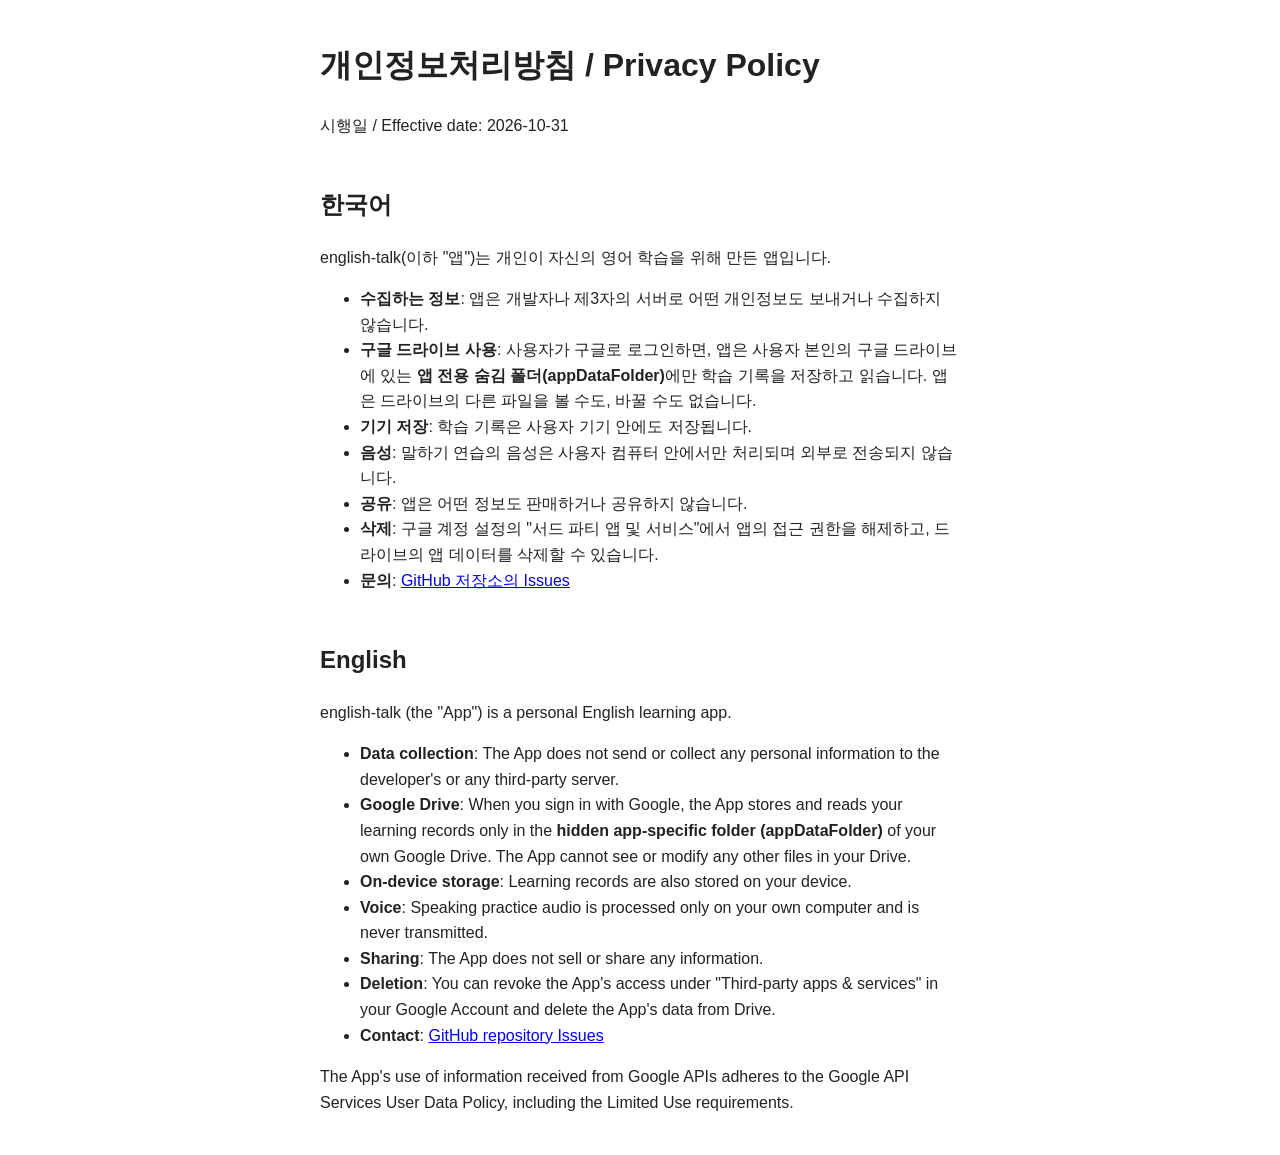
==== privacy.html @ 2b219d0a "Add planning docs, setup guide, T3 spikes, and public web pages Spec and plan from the grill-me plan" ====
<!DOCTYPE html>
<html lang="ko">
<head>
  <meta charset="utf-8">
  <meta name="viewport" content="width=device-width, initial-scale=1">
  <title>Privacy Policy - english-talk</title>
  <style>
    body { font-family: -apple-system, "Segoe UI", sans-serif; max-width: 640px; margin: 40px auto; padding: 0 20px; line-height: 1.6; color: #222; }
    h2 { margin-top: 2em; }
  </style>
</head>
<body>
  <h1>개인정보처리방침 / Privacy Policy</h1>
  <p>시행일 / Effective date: 2026-10-31</p>

  <h2>한국어</h2>
  <p>english-talk(이하 "앱")는 개인이 자신의 영어 학습을 위해 만든 앱입니다.</p>
  <ul>
    <li><strong>수집하는 정보</strong>: 앱은 개발자나 제3자의 서버로 어떤 개인정보도 보내거나 수집하지 않습니다.</li>
    <li><strong>구글 드라이브 사용</strong>: 사용자가 구글로 로그인하면, 앱은 사용자 본인의 구글 드라이브에 있는 <strong>앱 전용 숨김 폴더(appDataFolder)</strong>에만 학습 기록을 저장하고 읽습니다. 앱은 드라이브의 다른 파일을 볼 수도, 바꿀 수도 없습니다.</li>
    <li><strong>기기 저장</strong>: 학습 기록은 사용자 기기 안에도 저장됩니다.</li>
    <li><strong>음성</strong>: 말하기 연습의 음성은 사용자 컴퓨터 안에서만 처리되며 외부로 전송되지 않습니다.</li>
    <li><strong>공유</strong>: 앱은 어떤 정보도 판매하거나 공유하지 않습니다.</li>
    <li><strong>삭제</strong>: 구글 계정 설정의 "서드 파티 앱 및 서비스"에서 앱의 접근 권한을 해제하고, 드라이브의 앱 데이터를 삭제할 수 있습니다.</li>
    <li><strong>문의</strong>: <a href="https://github.com/KimDongCHAAAN/english-talk/issues">GitHub 저장소의 Issues</a></li>
  </ul>

  <h2>English</h2>
  <p>english-talk (the "App") is a personal English learning app.</p>
  <ul>
    <li><strong>Data collection</strong>: The App does not send or collect any personal information to the developer's or any third-party server.</li>
    <li><strong>Google Drive</strong>: When you sign in with Google, the App stores and reads your learning records only in the <strong>hidden app-specific folder (appDataFolder)</strong> of your own Google Drive. The App cannot see or modify any other files in your Drive.</li>
    <li><strong>On-device storage</strong>: Learning records are also stored on your device.</li>
    <li><strong>Voice</strong>: Speaking practice audio is processed only on your own computer and is never transmitted.</li>
    <li><strong>Sharing</strong>: The App does not sell or share any information.</li>
    <li><strong>Deletion</strong>: You can revoke the App's access under "Third-party apps &amp; services" in your Google Account and delete the App's data from Drive.</li>
    <li><strong>Contact</strong>: <a href="https://github.com/KimDongCHAAAN/english-talk/issues">GitHub repository Issues</a></li>
  </ul>
  <p>The App's use of information received from Google APIs adheres to the Google API Services User Data Policy, including the Limited Use requirements.</p>
</body>
</html>
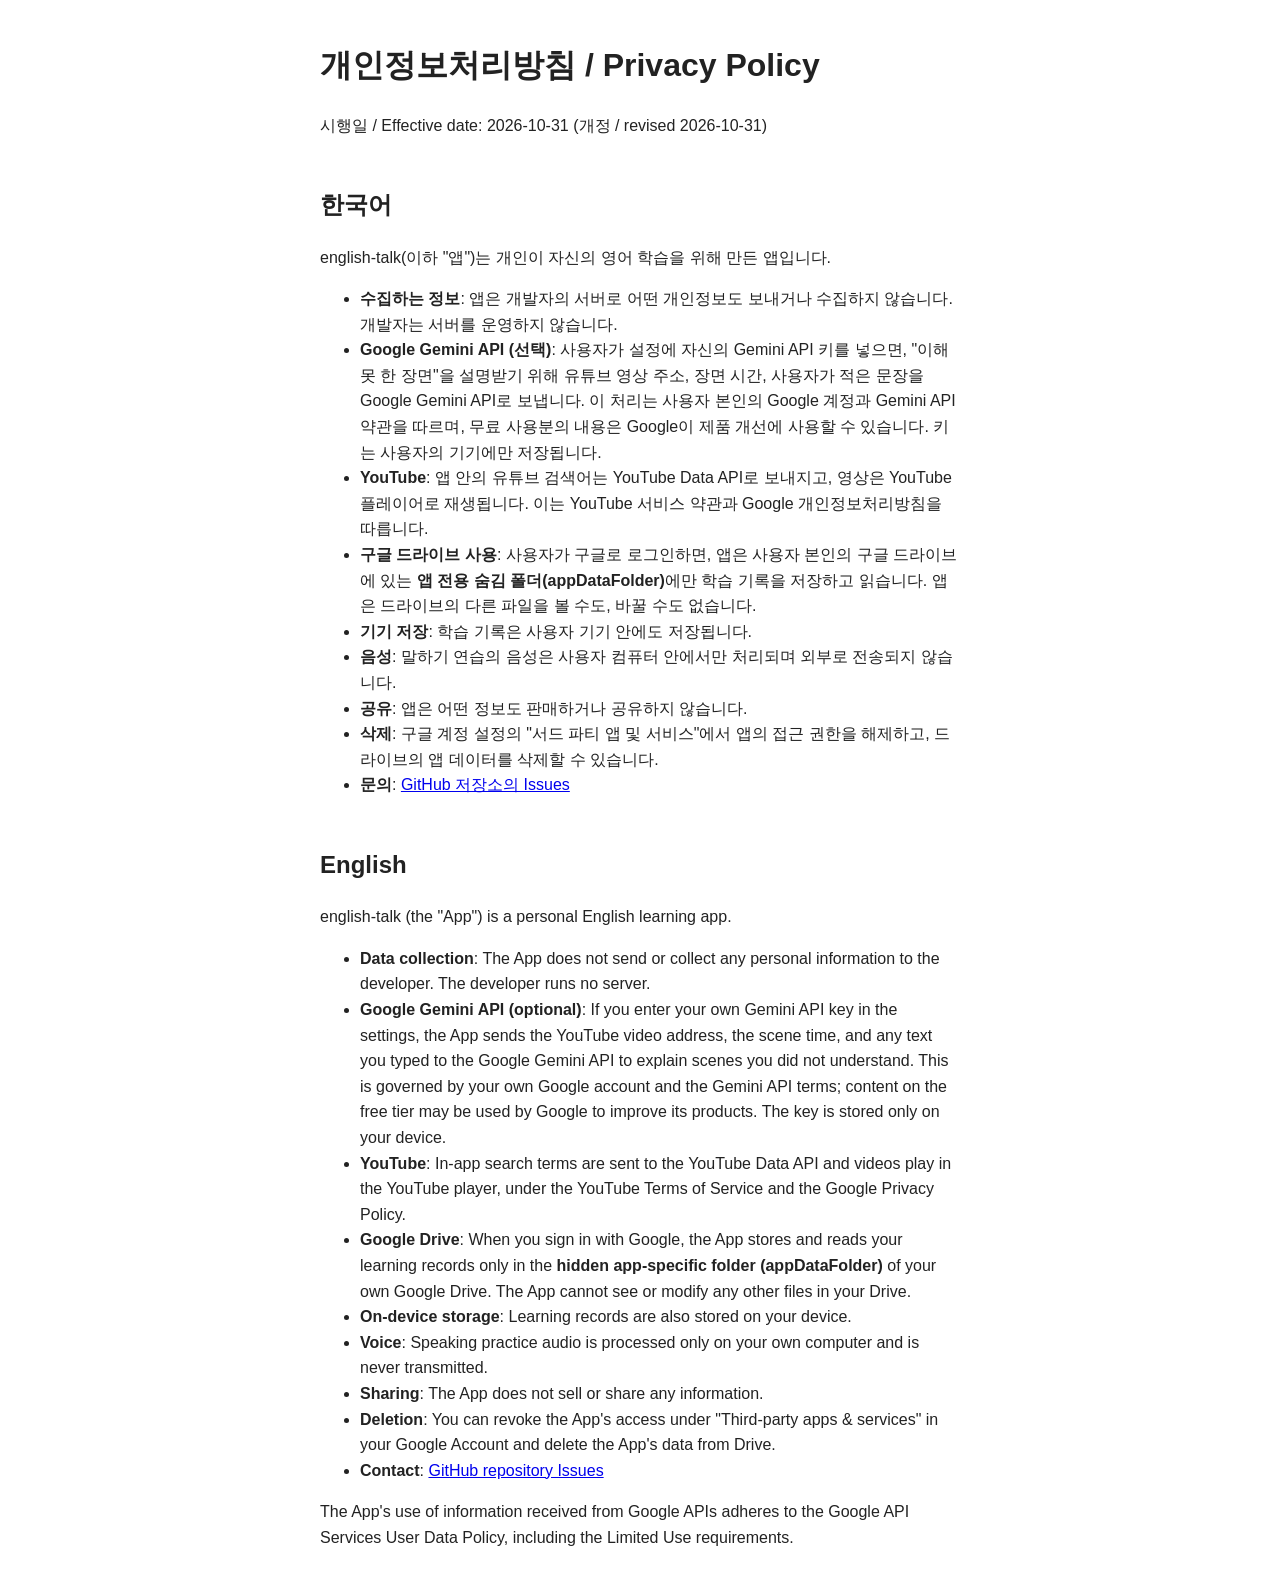
==== commit 08a001dd: "Phone app: in-app YouTube search, one-tap scenes, and Gemini explanations After using the app, the u" ====
--- a/privacy.html
+++ b/privacy.html
@@ -11,12 +11,14 @@
 </head>
 <body>
   <h1>개인정보처리방침 / Privacy Policy</h1>
-  <p>시행일 / Effective date: 2026-10-31</p>
+  <p>시행일 / Effective date: 2026-10-31 (개정 / revised 2026-10-31)</p>
 
   <h2>한국어</h2>
   <p>english-talk(이하 "앱")는 개인이 자신의 영어 학습을 위해 만든 앱입니다.</p>
   <ul>
-    <li><strong>수집하는 정보</strong>: 앱은 개발자나 제3자의 서버로 어떤 개인정보도 보내거나 수집하지 않습니다.</li>
+    <li><strong>수집하는 정보</strong>: 앱은 개발자의 서버로 어떤 개인정보도 보내거나 수집하지 않습니다. 개발자는 서버를 운영하지 않습니다.</li>
+    <li><strong>Google Gemini API (선택)</strong>: 사용자가 설정에 자신의 Gemini API 키를 넣으면, "이해 못 한 장면"을 설명받기 위해 유튜브 영상 주소, 장면 시간, 사용자가 적은 문장을 Google Gemini API로 보냅니다. 이 처리는 사용자 본인의 Google 계정과 Gemini API 약관을 따르며, 무료 사용분의 내용은 Google이 제품 개선에 사용할 수 있습니다. 키는 사용자의 기기에만 저장됩니다.</li>
+    <li><strong>YouTube</strong>: 앱 안의 유튜브 검색어는 YouTube Data API로 보내지고, 영상은 YouTube 플레이어로 재생됩니다. 이는 YouTube 서비스 약관과 Google 개인정보처리방침을 따릅니다.</li>
     <li><strong>구글 드라이브 사용</strong>: 사용자가 구글로 로그인하면, 앱은 사용자 본인의 구글 드라이브에 있는 <strong>앱 전용 숨김 폴더(appDataFolder)</strong>에만 학습 기록을 저장하고 읽습니다. 앱은 드라이브의 다른 파일을 볼 수도, 바꿀 수도 없습니다.</li>
     <li><strong>기기 저장</strong>: 학습 기록은 사용자 기기 안에도 저장됩니다.</li>
     <li><strong>음성</strong>: 말하기 연습의 음성은 사용자 컴퓨터 안에서만 처리되며 외부로 전송되지 않습니다.</li>
@@ -28,7 +30,9 @@
   <h2>English</h2>
   <p>english-talk (the "App") is a personal English learning app.</p>
   <ul>
-    <li><strong>Data collection</strong>: The App does not send or collect any personal information to the developer's or any third-party server.</li>
+    <li><strong>Data collection</strong>: The App does not send or collect any personal information to the developer. The developer runs no server.</li>
+    <li><strong>Google Gemini API (optional)</strong>: If you enter your own Gemini API key in the settings, the App sends the YouTube video address, the scene time, and any text you typed to the Google Gemini API to explain scenes you did not understand. This is governed by your own Google account and the Gemini API terms; content on the free tier may be used by Google to improve its products. The key is stored only on your device.</li>
+    <li><strong>YouTube</strong>: In-app search terms are sent to the YouTube Data API and videos play in the YouTube player, under the YouTube Terms of Service and the Google Privacy Policy.</li>
     <li><strong>Google Drive</strong>: When you sign in with Google, the App stores and reads your learning records only in the <strong>hidden app-specific folder (appDataFolder)</strong> of your own Google Drive. The App cannot see or modify any other files in your Drive.</li>
     <li><strong>On-device storage</strong>: Learning records are also stored on your device.</li>
     <li><strong>Voice</strong>: Speaking practice audio is processed only on your own computer and is never transmitted.</li>
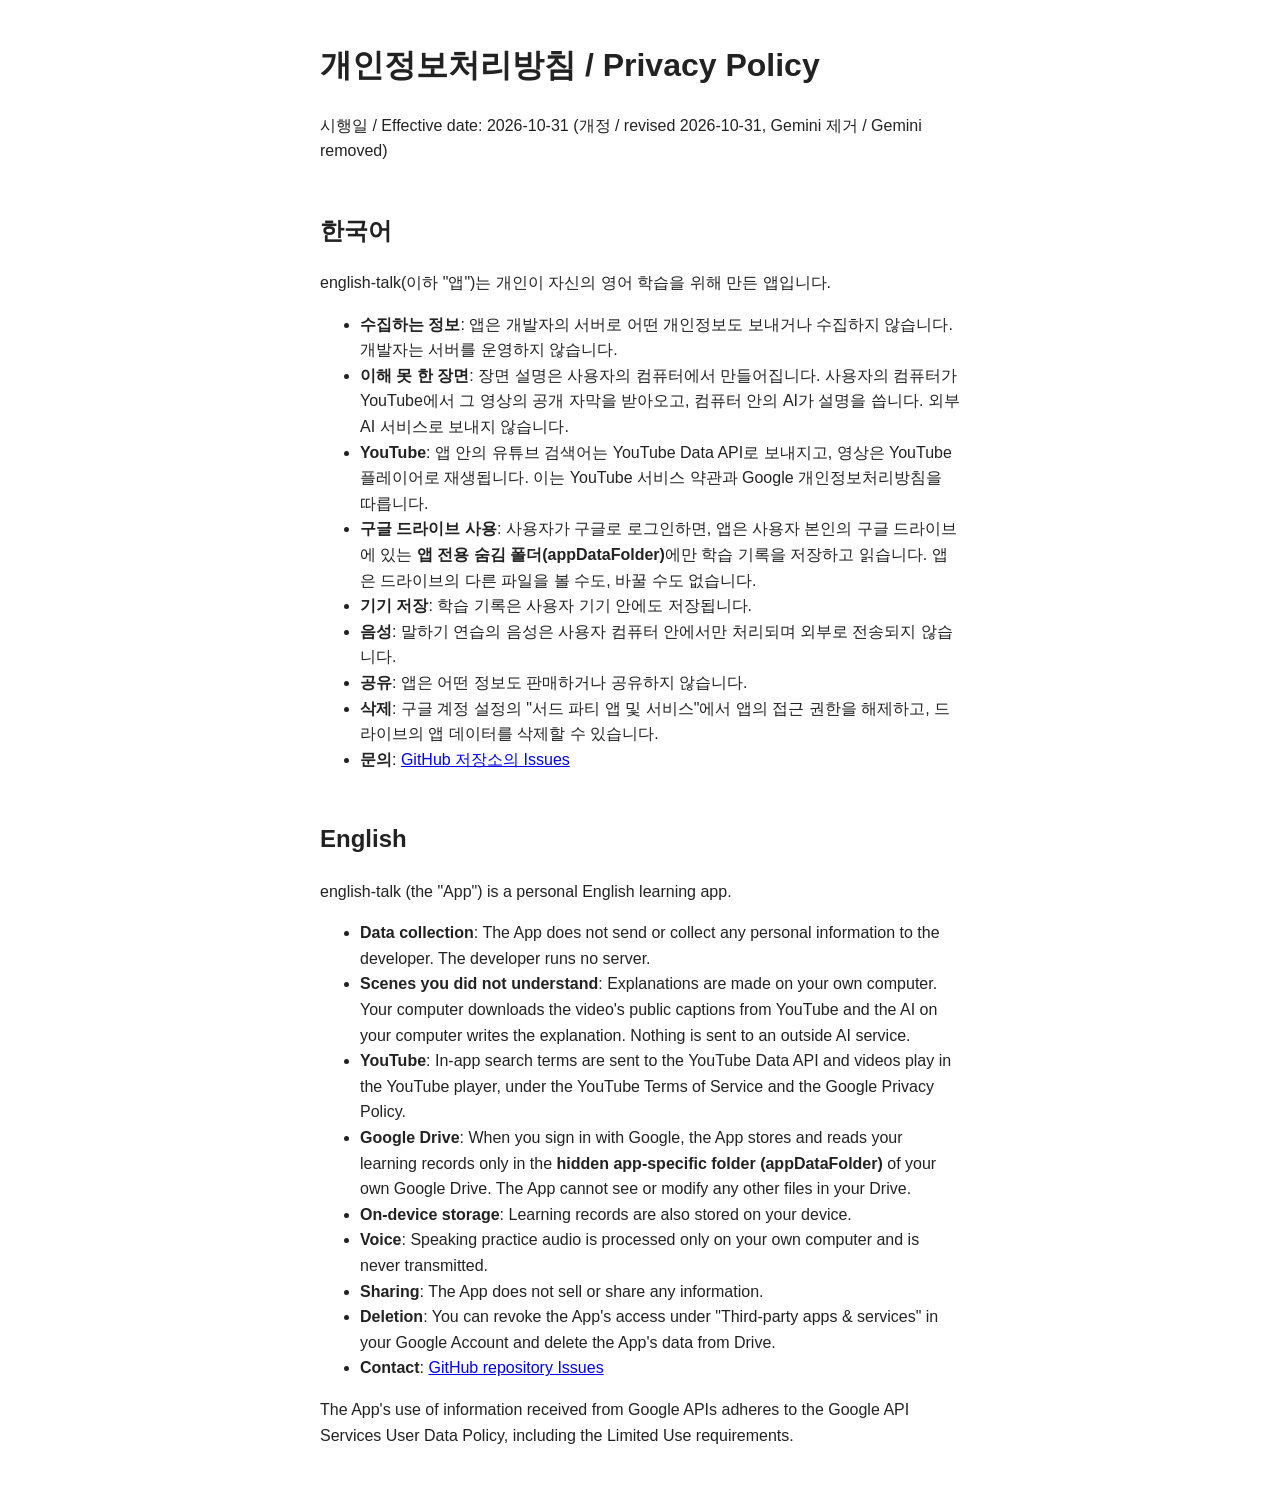
==== commit 4615197f: "Phone: scenes are saved only; the PC explains them in the evening (Q36) Gemini's free tier hit its d" ====
--- a/privacy.html
+++ b/privacy.html
@@ -11,13 +11,13 @@
 </head>
 <body>
   <h1>개인정보처리방침 / Privacy Policy</h1>
-  <p>시행일 / Effective date: 2026-10-31 (개정 / revised 2026-10-31)</p>
+  <p>시행일 / Effective date: 2026-10-31 (개정 / revised 2026-10-31, Gemini 제거 / Gemini removed)</p>
 
   <h2>한국어</h2>
   <p>english-talk(이하 "앱")는 개인이 자신의 영어 학습을 위해 만든 앱입니다.</p>
   <ul>
     <li><strong>수집하는 정보</strong>: 앱은 개발자의 서버로 어떤 개인정보도 보내거나 수집하지 않습니다. 개발자는 서버를 운영하지 않습니다.</li>
-    <li><strong>Google Gemini API (선택)</strong>: 사용자가 설정에 자신의 Gemini API 키를 넣으면, "이해 못 한 장면"을 설명받기 위해 유튜브 영상 주소, 장면 시간, 사용자가 적은 문장을 Google Gemini API로 보냅니다. 이 처리는 사용자 본인의 Google 계정과 Gemini API 약관을 따르며, 무료 사용분의 내용은 Google이 제품 개선에 사용할 수 있습니다. 키는 사용자의 기기에만 저장됩니다.</li>
+    <li><strong>이해 못 한 장면</strong>: 장면 설명은 사용자의 컴퓨터에서 만들어집니다. 사용자의 컴퓨터가 YouTube에서 그 영상의 공개 자막을 받아오고, 컴퓨터 안의 AI가 설명을 씁니다. 외부 AI 서비스로 보내지 않습니다.</li>
     <li><strong>YouTube</strong>: 앱 안의 유튜브 검색어는 YouTube Data API로 보내지고, 영상은 YouTube 플레이어로 재생됩니다. 이는 YouTube 서비스 약관과 Google 개인정보처리방침을 따릅니다.</li>
     <li><strong>구글 드라이브 사용</strong>: 사용자가 구글로 로그인하면, 앱은 사용자 본인의 구글 드라이브에 있는 <strong>앱 전용 숨김 폴더(appDataFolder)</strong>에만 학습 기록을 저장하고 읽습니다. 앱은 드라이브의 다른 파일을 볼 수도, 바꿀 수도 없습니다.</li>
     <li><strong>기기 저장</strong>: 학습 기록은 사용자 기기 안에도 저장됩니다.</li>
@@ -31,7 +31,7 @@
   <p>english-talk (the "App") is a personal English learning app.</p>
   <ul>
     <li><strong>Data collection</strong>: The App does not send or collect any personal information to the developer. The developer runs no server.</li>
-    <li><strong>Google Gemini API (optional)</strong>: If you enter your own Gemini API key in the settings, the App sends the YouTube video address, the scene time, and any text you typed to the Google Gemini API to explain scenes you did not understand. This is governed by your own Google account and the Gemini API terms; content on the free tier may be used by Google to improve its products. The key is stored only on your device.</li>
+    <li><strong>Scenes you did not understand</strong>: Explanations are made on your own computer. Your computer downloads the video's public captions from YouTube and the AI on your computer writes the explanation. Nothing is sent to an outside AI service.</li>
     <li><strong>YouTube</strong>: In-app search terms are sent to the YouTube Data API and videos play in the YouTube player, under the YouTube Terms of Service and the Google Privacy Policy.</li>
     <li><strong>Google Drive</strong>: When you sign in with Google, the App stores and reads your learning records only in the <strong>hidden app-specific folder (appDataFolder)</strong> of your own Google Drive. The App cannot see or modify any other files in your Drive.</li>
     <li><strong>On-device storage</strong>: Learning records are also stored on your device.</li>
